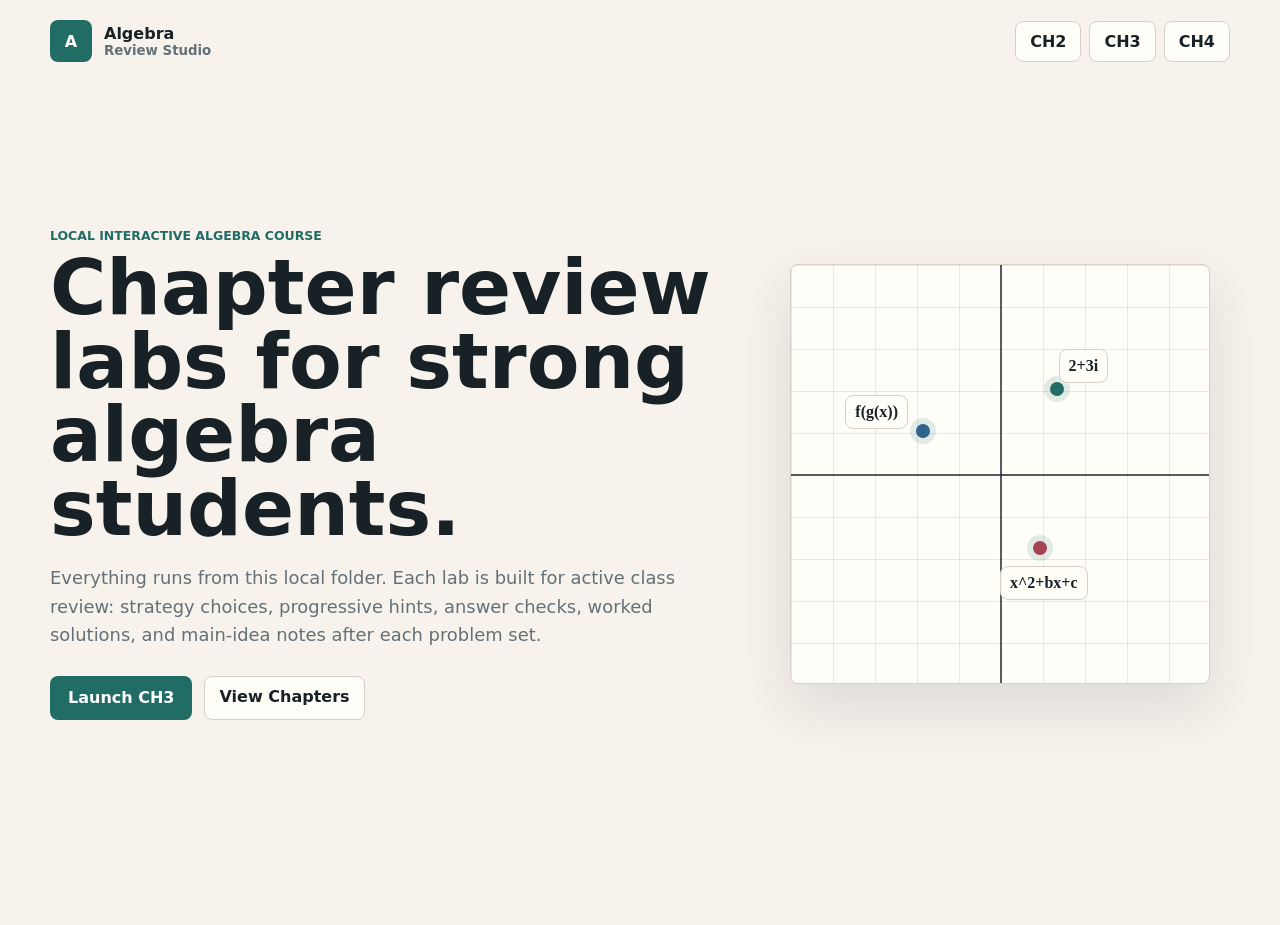
==== LOCAL-LAUNCH.html @ 5899840d "Add files via upload" ====
<!doctype html>
<html lang="en">
  <head>
    <meta charset="utf-8">
    <meta http-equiv="refresh" content="0; url=index.html">
    <title>Open Algebra Review Studio</title>
  </head>
  <body>
    <p><a href="index.html">Open Algebra Review Studio</a></p>
  </body>
</html>
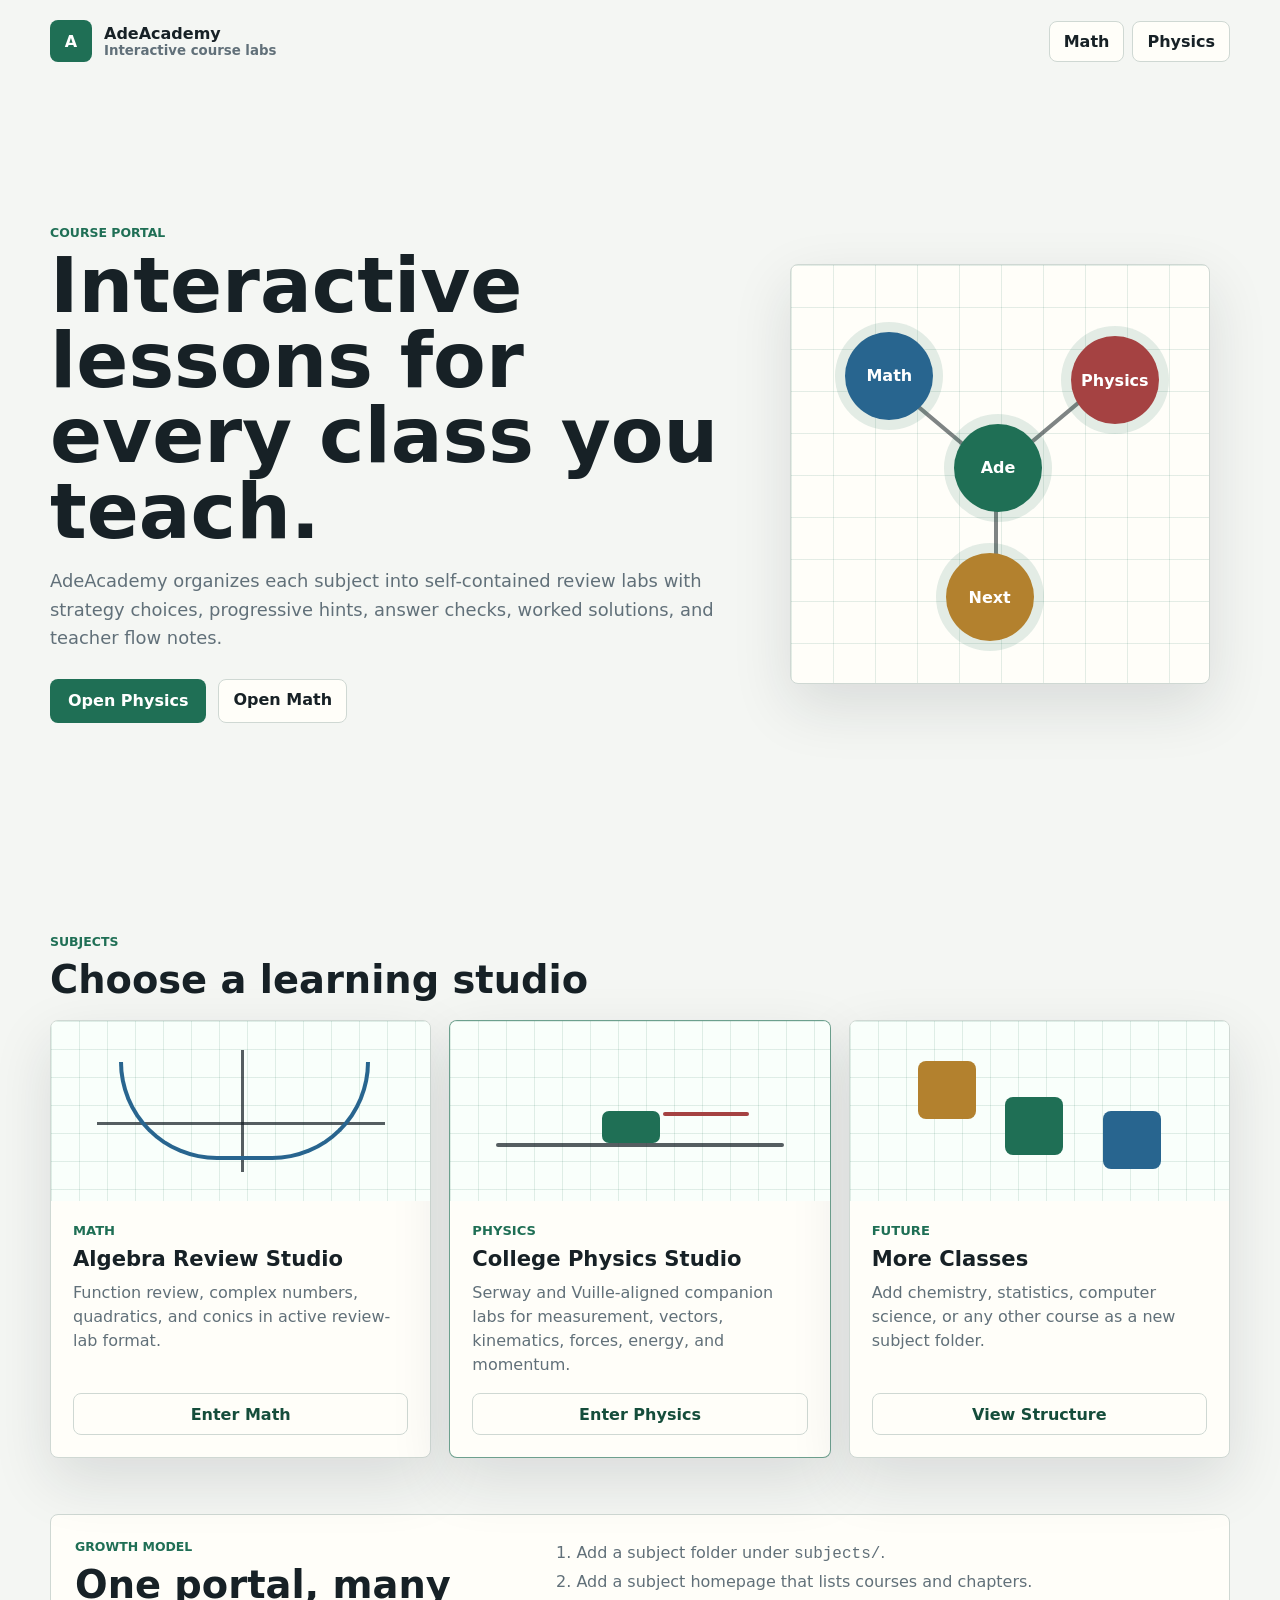
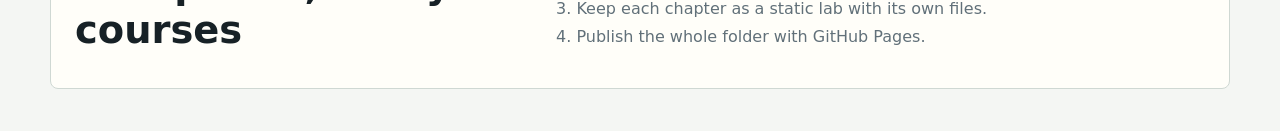
==== commit 06ec8075: "Add AdeAcademy course portal" ====
--- a/LOCAL-LAUNCH.html
+++ b/LOCAL-LAUNCH.html
@@ -3,9 +3,9 @@
   <head>
     <meta charset="utf-8">
     <meta http-equiv="refresh" content="0; url=index.html">
-    <title>Open Algebra Review Studio</title>
+    <title>Launch AdeAcademy</title>
   </head>
   <body>
-    <p><a href="index.html">Open Algebra Review Studio</a></p>
+    <p><a href="index.html">Open AdeAcademy</a></p>
   </body>
 </html>
